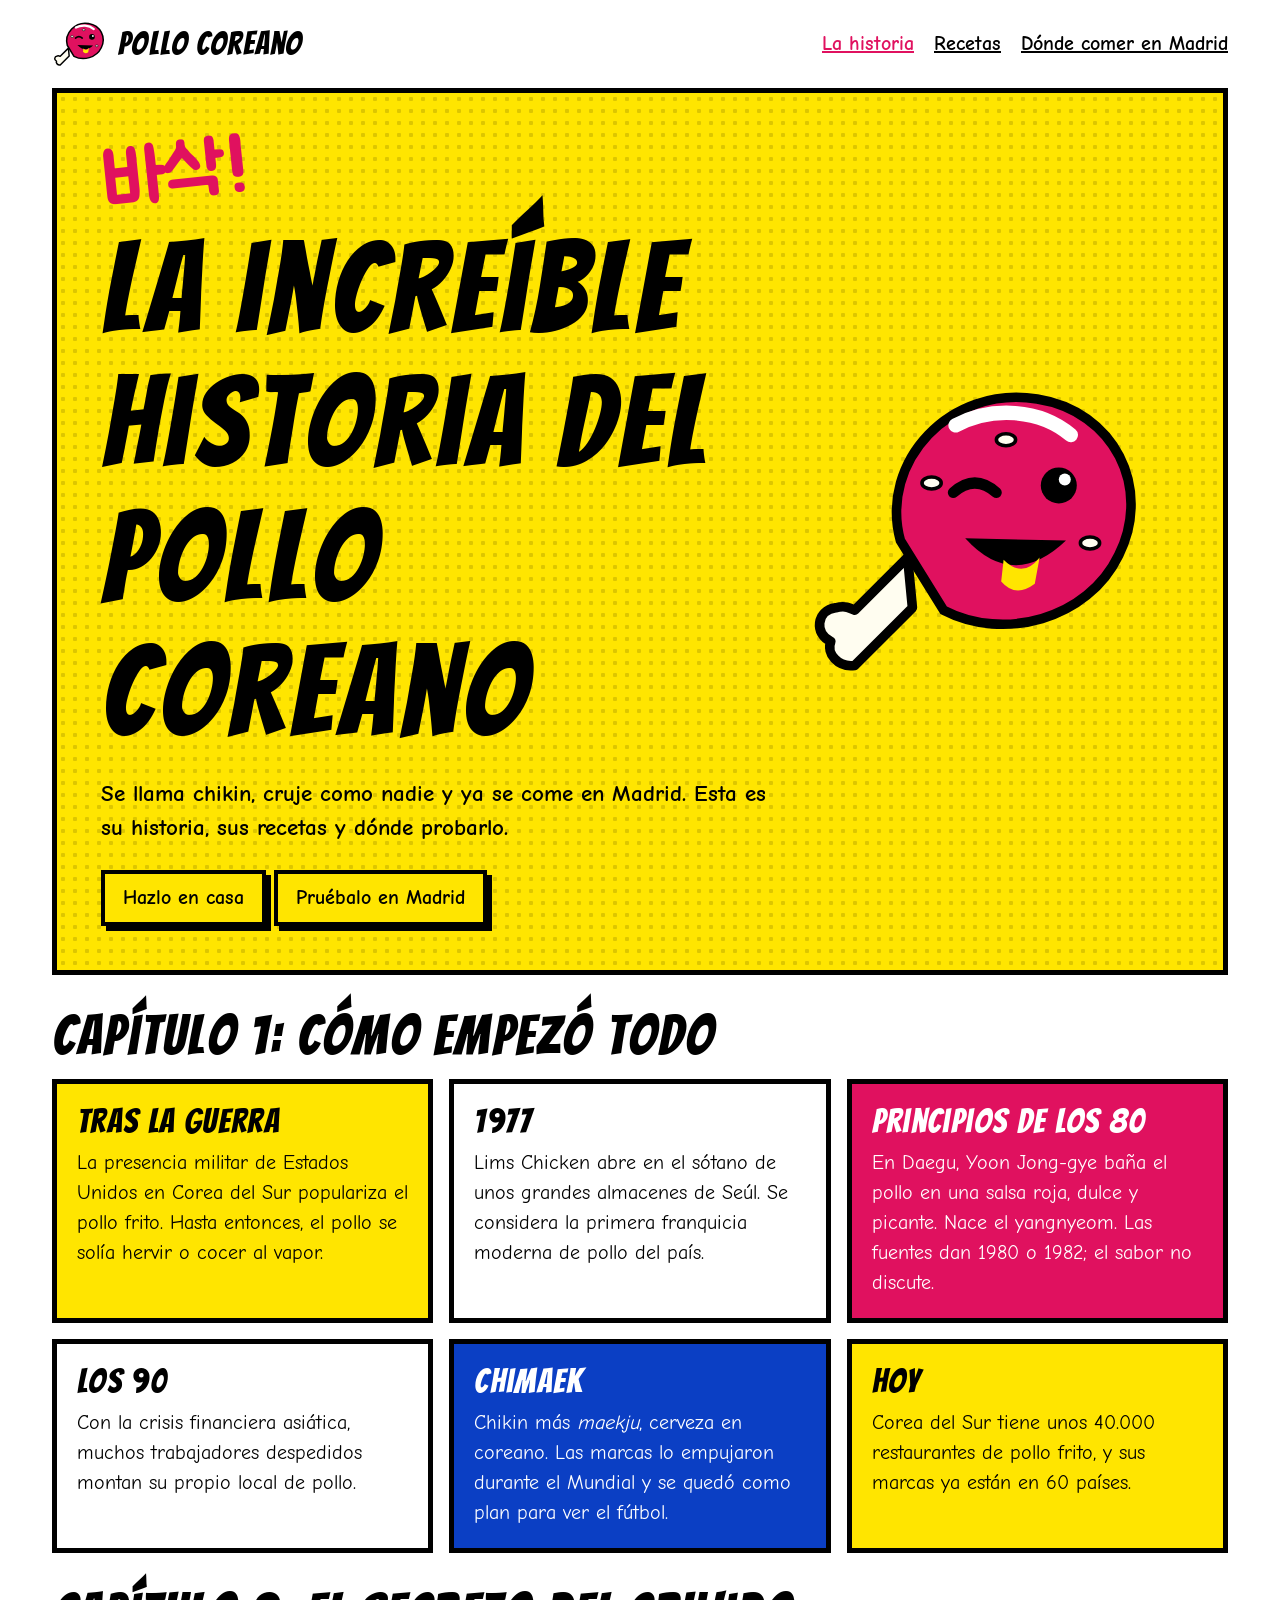
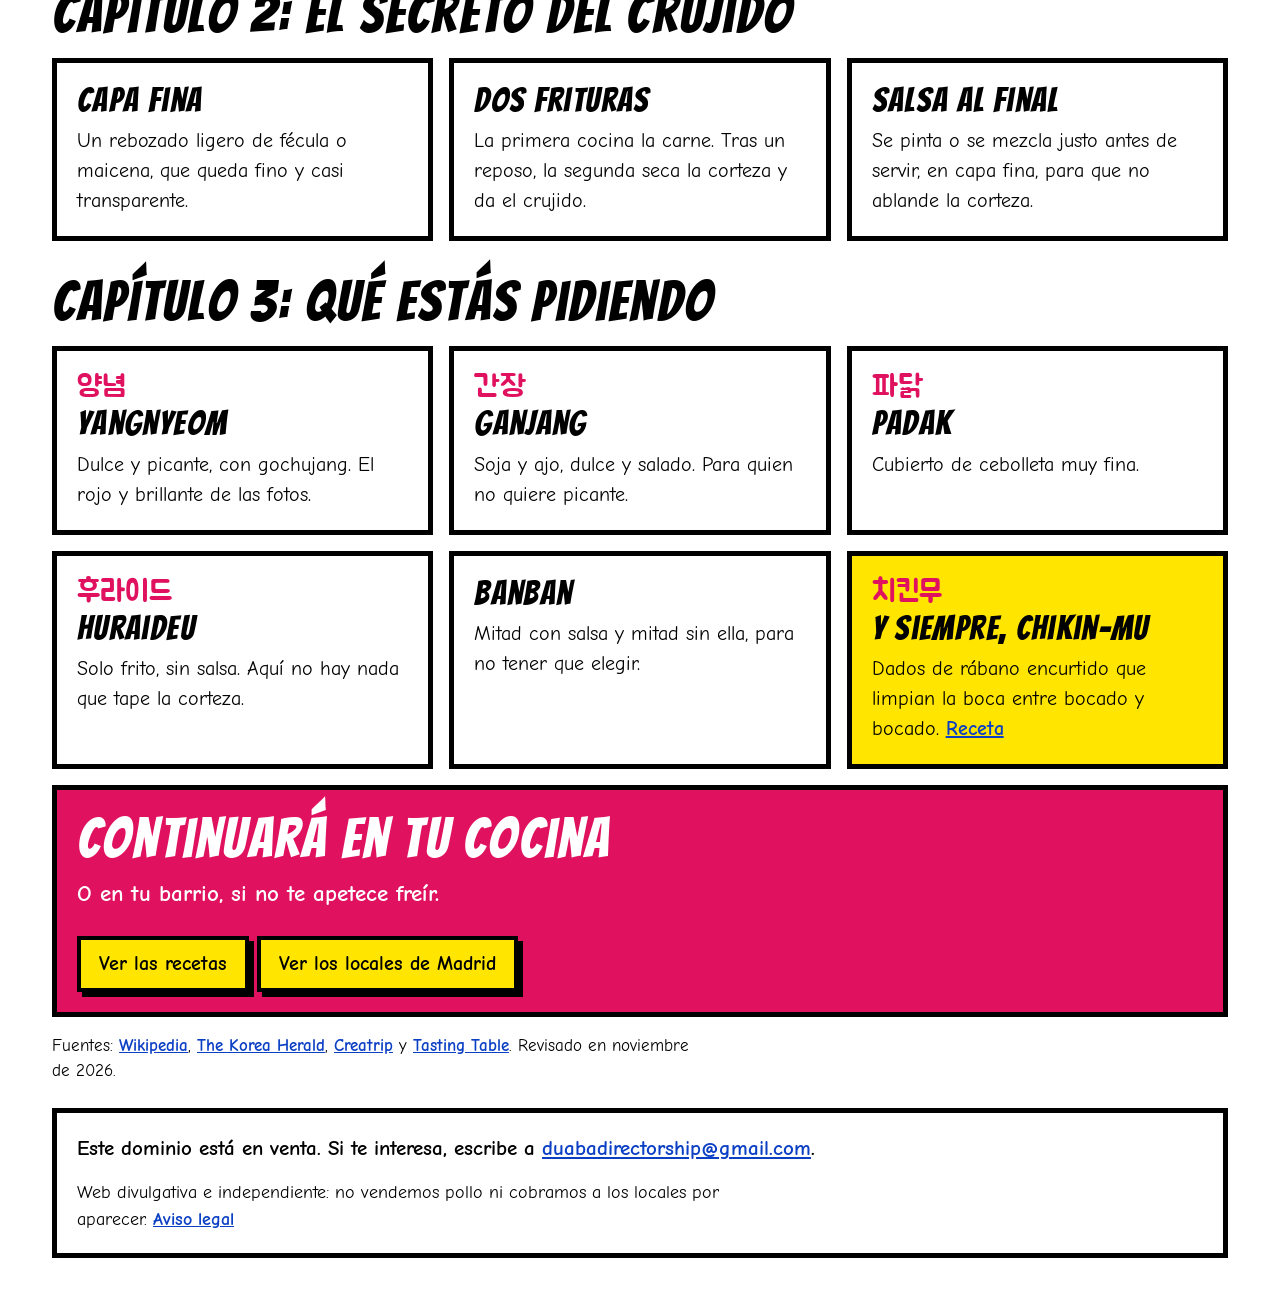
==== index.html @ 1c5e1cfe "Primera versión de pollocoreano.es Co-Authored-By: Claude Opus 5.5 <noreply@anthropic.com> Claude-Se" ====
<!doctype html>
<html lang="es"><head><meta charset="utf-8"><meta name="viewport" content="width=device-width,initial-scale=1">
<title>Pollo coreano: historia, recetas y dónde comerlo en Madrid</title><meta name="description" content="Qué es el pollo frito coreano o chikin, por qué cruje tanto, recetas para hacerlo en casa y locales donde probarlo en Madrid.">
<link rel="canonical" href="https://pollocoreano.es/"><link rel="icon" href="/logo.svg" type="image/svg+xml">
<meta property="og:title" content="Pollo coreano: historia, recetas y dónde comerlo en Madrid"><meta property="og:description" content="Qué es el pollo frito coreano o chikin, por qué cruje tanto, recetas para hacerlo en casa y locales donde probarlo en Madrid."><meta property="og:url" content="https://pollocoreano.es/"><meta property="og:type" content="website"><meta property="og:locale" content="es_ES">
<link rel="stylesheet" href="/estilo.css"></head>
<body><div class="pagina">
<header class="cabecera"><a class="marca" href="/"><img src="/logo.svg" alt="" width="56" height="56">pollo coreano</a><nav aria-label="Principal"><a href="/" aria-current="page">La historia</a><a href="/recetas/">Recetas</a><a href="/donde-comer-madrid/">Dónde comer en Madrid</a></nav></header>
<main>
<section class="portada"><div><span class="bum" aria-hidden="true">바삭!</span>
<h1>La increíble historia del pollo coreano</h1>
<p class="intro">Se llama chikin, cruje como nadie y ya se come en Madrid. Esta es su historia, sus recetas y dónde probarlo.</p>
<a class="boton" href="/recetas/">Hazlo en casa</a><a class="boton" href="/donde-comer-madrid/">Pruébalo en Madrid</a></div>
<img src="/logo.svg" alt="Muslo de pollo con salsa guiñando un ojo" width="360" height="360"></section>

<h2 class="titular">Capítulo 1: cómo empezó todo</h2>
<div class="vinetas">
<article class="vineta amarilla"><h3>Tras la guerra</h3><p>La presencia militar de Estados Unidos en Corea del Sur populariza el pollo frito. Hasta entonces, el pollo se solía hervir o cocer al vapor.</p></article>
<article class="vineta"><h3>1977</h3><p>Lims Chicken abre en el sótano de unos grandes almacenes de Seúl. Se considera la primera franquicia moderna de pollo del país.</p></article>
<article class="vineta rosa"><h3>Principios de los 80</h3><p>En Daegu, Yoon Jong-gye baña el pollo en una salsa roja, dulce y picante. Nace el yangnyeom. Las fuentes dan 1980 o 1982; el sabor no discute.</p></article>
<article class="vineta"><h3>Los 90</h3><p>Con la crisis financiera asiática, muchos trabajadores despedidos montan su propio local de pollo.</p></article>
<article class="vineta azul"><h3>Chimaek</h3><p>Chikin más <em>maekju</em>, cerveza en coreano. Las marcas lo empujaron durante el Mundial y se quedó como plan para ver el fútbol.</p></article>
<article class="vineta amarilla"><h3>Hoy</h3><p>Corea del Sur tiene unos 40.000 restaurantes de pollo frito, y sus marcas ya están en 60 países.</p></article>
</div>

<h2 class="titular">Capítulo 2: el secreto del crujido</h2>
<div class="vinetas">
<article class="vineta"><h3>Capa fina</h3><p>Un rebozado ligero de fécula o maicena, que queda fino y casi transparente.</p></article>
<article class="vineta"><h3>Dos frituras</h3><p>La primera cocina la carne. Tras un reposo, la segunda seca la corteza y da el crujido.</p></article>
<article class="vineta"><h3>Salsa al final</h3><p>Se pinta o se mezcla justo antes de servir, en capa fina, para que no ablande la corteza.</p></article>
</div>

<h2 class="titular">Capítulo 3: qué estás pidiendo</h2>
<div class="vinetas">
<article class="vineta"><span class="tipo" lang="ko">양념</span><h3>Yangnyeom</h3><p>Dulce y picante, con gochujang. El rojo y brillante de las fotos.</p></article>
<article class="vineta"><span class="tipo" lang="ko">간장</span><h3>Ganjang</h3><p>Soja y ajo, dulce y salado. Para quien no quiere picante.</p></article>
<article class="vineta"><span class="tipo" lang="ko">파닭</span><h3>Padak</h3><p>Cubierto de cebolleta muy fina.</p></article>
<article class="vineta"><span class="tipo">후라이드</span><h3>Huraideu</h3><p>Solo frito, sin salsa. Aquí no hay nada que tape la corteza.</p></article>
<article class="vineta"><h3>Banban</h3><p>Mitad con salsa y mitad sin ella, para no tener que elegir.</p></article>
<article class="vineta amarilla"><span class="tipo" lang="ko">치킨무</span><h3>Y siempre, chikin-mu</h3><p>Dados de rábano encurtido que limpian la boca entre bocado y bocado. <a href="/recetas/#chikin-mu">Receta</a></p></article>
</div>

<div class="vinetas"><article class="vineta rosa ancha"><h2>Continuará en tu cocina</h2><p class="grande">O en tu barrio, si no te apetece freír.</p><a class="boton" href="/recetas/">Ver las recetas</a><a class="boton" href="/donde-comer-madrid/">Ver los locales de Madrid</a></article></div>

<p class="fuente">Fuentes: <a href="https://en.wikipedia.org/wiki/Korean_fried_chicken">Wikipedia</a>, <a href="https://www.koreaherald.com/article/10651698">The Korea Herald</a>, <a href="https://creatrip.com/es/blog/5068">Creatrip</a> y <a href="https://www.tastingtable.com/stories/what-makes-korean-fried-chicken-unique/">Tasting Table</a>. Revisado en noviembre de 2026.</p>
</main>
<footer class="pie"><p class="venta">Este dominio está en venta. Si te interesa, escribe a <a href="mailto:duabadirectorship@gmail.com">duabadirectorship@gmail.com</a>.</p>
<p>Web divulgativa e independiente: no vendemos pollo ni cobramos a los locales por aparecer. <a href="/aviso-legal/">Aviso legal</a></p></footer>
</div></body></html>
---- estilo.css ----
@import url('/fuentes/fuentes.css');
:root{--tinta:#000;--papel:#fff;--amarillo:#FFE500;--rosa:#E0115F;--azul:#0B3FC4;--borde:5px solid #000}
*{box-sizing:border-box}
html{scroll-behavior:smooth;-webkit-text-size-adjust:100%}
@media (prefers-reduced-motion:reduce){html{scroll-behavior:auto}*{transition:none!important;animation:none!important}}
body{margin:0;background:var(--papel);color:var(--tinta);font:400 20px/1.5 'Comic Neue','Comic Sans MS',sans-serif}
.pagina{max-width:1240px;margin:0 auto;padding:16px clamp(16px,3vw,32px) 48px}
a{color:var(--azul);font-weight:700}a:hover{color:var(--rosa)}
:focus-visible{outline:4px solid var(--rosa);outline-offset:3px}
h1,h2,h3{font-family:'Bangers','Comic Neue',sans-serif;font-weight:400;letter-spacing:.04em;line-height:1.05;margin:0}
h1{font-size:clamp(52px,10vw,132px)}
h2{font-size:clamp(36px,5vw,56px)}
h3{font-size:34px}
p{margin:0 0 .7em;max-width:38em}p:last-child{margin-bottom:0}
.cabecera{display:flex;flex-wrap:wrap;align-items:center;justify-content:space-between;gap:8px 24px;padding-bottom:16px}
.marca{display:flex;align-items:center;gap:10px;color:#000;text-decoration:none;font:400 32px/1 'Bangers',sans-serif;letter-spacing:.04em}
.marca img{width:56px;height:56px}
.cabecera nav{display:flex;flex-wrap:wrap;gap:4px 20px}
.cabecera nav a{color:#000;padding:10px 0;font-size:20px}
.cabecera nav a[aria-current]{color:var(--rosa)}
.portada{position:relative;display:grid;grid-template-columns:minmax(0,1.7fr) minmax(0,1fr);gap:16px;align-items:center;border:var(--borde);padding:clamp(20px,4vw,44px);background-color:var(--amarillo);background-image:radial-gradient(#00000022 2px,transparent 2.5px);background-size:12px 12px;margin-bottom:16px}
.portada img{width:100%;max-width:360px;justify-self:center;height:auto}
.portada .intro{font-size:23px;font-weight:700;margin-top:18px}
.bum{font:400 clamp(44px,6vw,76px)/1 'Jua',sans-serif;color:var(--rosa);transform:rotate(-6deg);display:inline-block;margin-bottom:8px;-webkit-text-stroke:0}
.vinetas{display:grid;grid-template-columns:repeat(auto-fit,minmax(min(300px,100%),1fr));gap:16px;margin-bottom:16px}
.vineta{border:var(--borde);padding:20px;background:#fff}
.vineta h3,.vineta h2{margin-bottom:8px}
.amarilla{background:var(--amarillo)}
.rosa{background:var(--rosa);color:#fff}.rosa a{color:#fff}
.azul{background:var(--azul);color:#fff}.azul a{color:#fff}.azul a:hover,.rosa a:hover{color:var(--amarillo)}
.ancha{grid-column:1/-1}
.titular{margin:32px 0 14px}
.grande{font-size:23px;font-weight:700}
.bocadillo{position:relative;border:4px solid #000;border-radius:28px;background:#fff;color:#000;padding:14px 20px;font-weight:700;margin:12px 0 22px;max-width:30em}
.bocadillo::after{content:"";position:absolute;left:44px;bottom:-20px;width:26px;height:20px;background:#fff;border:4px solid #000;border-top:0;border-right:0;transform:skewX(32deg);border-bottom-left-radius:4px}
.tipo{font:400 30px/1.1 'Jua',sans-serif;color:var(--rosa);display:block;margin-bottom:2px}
.rosa .tipo,.azul .tipo{color:var(--amarillo)}
.vineta .boton,.boton{display:inline-block;min-height:44px;padding:9px 18px;border:4px solid #000;background:var(--amarillo);color:#000;font-weight:700;text-decoration:none;box-shadow:5px 5px 0 #000;margin:8px 8px 0 0}
.vineta .boton:hover,.boton:hover{color:#000;background:#fff}
.boton:active{transform:translate(5px,5px);box-shadow:none}
.dato{font-size:18px}
.local h3{margin-bottom:2px}
.local address{font-style:normal;font-weight:700;margin-bottom:8px}
.fuente{font-size:17px;margin-top:10px}
ol.pasos{list-style:none;counter-reset:p;margin:0;padding:0;display:grid;grid-template-columns:repeat(auto-fit,minmax(min(270px,100%),1fr));gap:16px}
ol.pasos>li{counter-increment:p;border:var(--borde);padding:52px 18px 18px;position:relative;background:#fff}
ol.pasos>li::before{content:counter(p);position:absolute;top:-5px;left:-5px;width:46px;height:46px;background:#000;color:var(--amarillo);display:grid;place-items:center;font:400 30px/1 'Bangers',sans-serif}
ul.ingredientes{margin:0;padding-left:22px}
.receta{margin-bottom:40px;scroll-margin-top:12px}
.receta .vinetas{margin:14px 0 16px}
.indice{display:flex;flex-wrap:wrap;gap:0 4px;margin-bottom:24px}
.pie{border:var(--borde);padding:20px;margin-top:24px;background-color:#fff;font-size:18px}
.pie .venta{font-size:21px;font-weight:700}
.legal h2{font-size:34px;margin:26px 0 8px}
@media (max-width:720px){body{font-size:19px}.portada{grid-template-columns:1fr}.portada img{max-width:210px;grid-row:1}.marca{font-size:28px}}
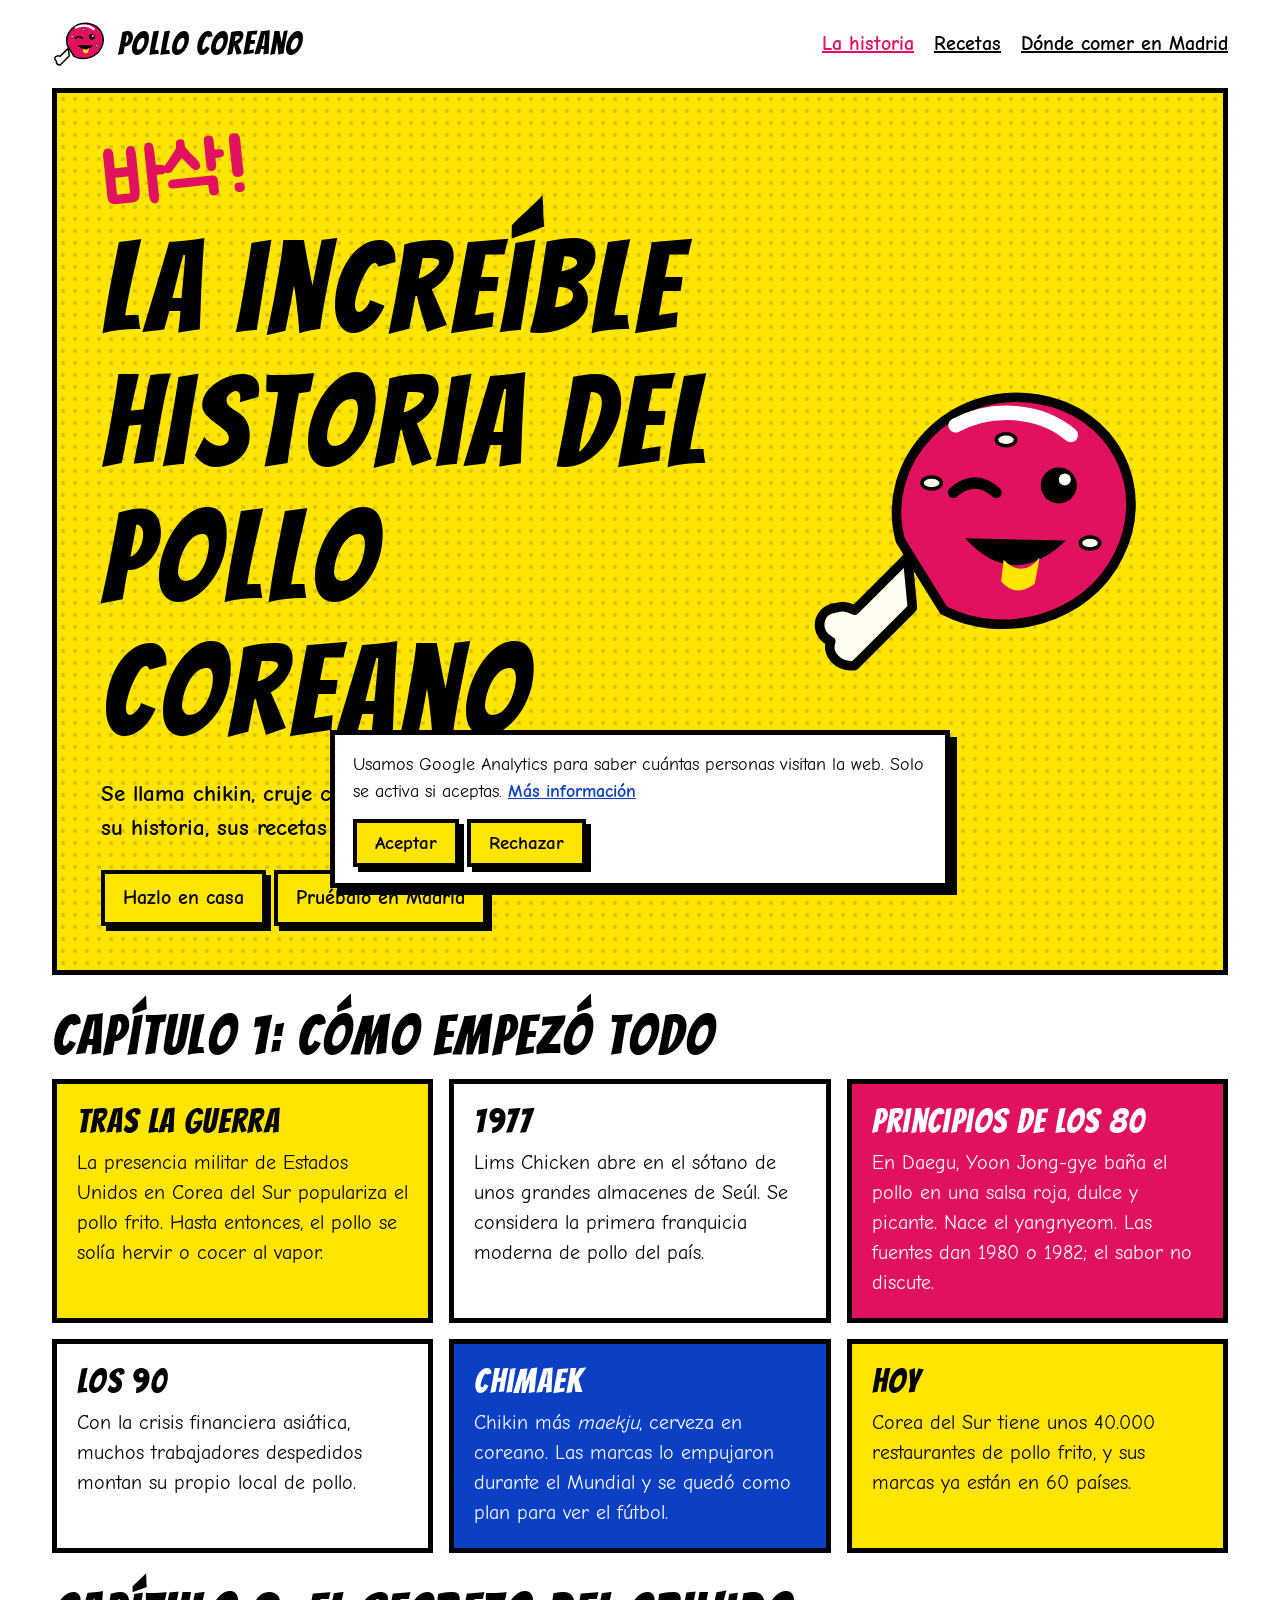
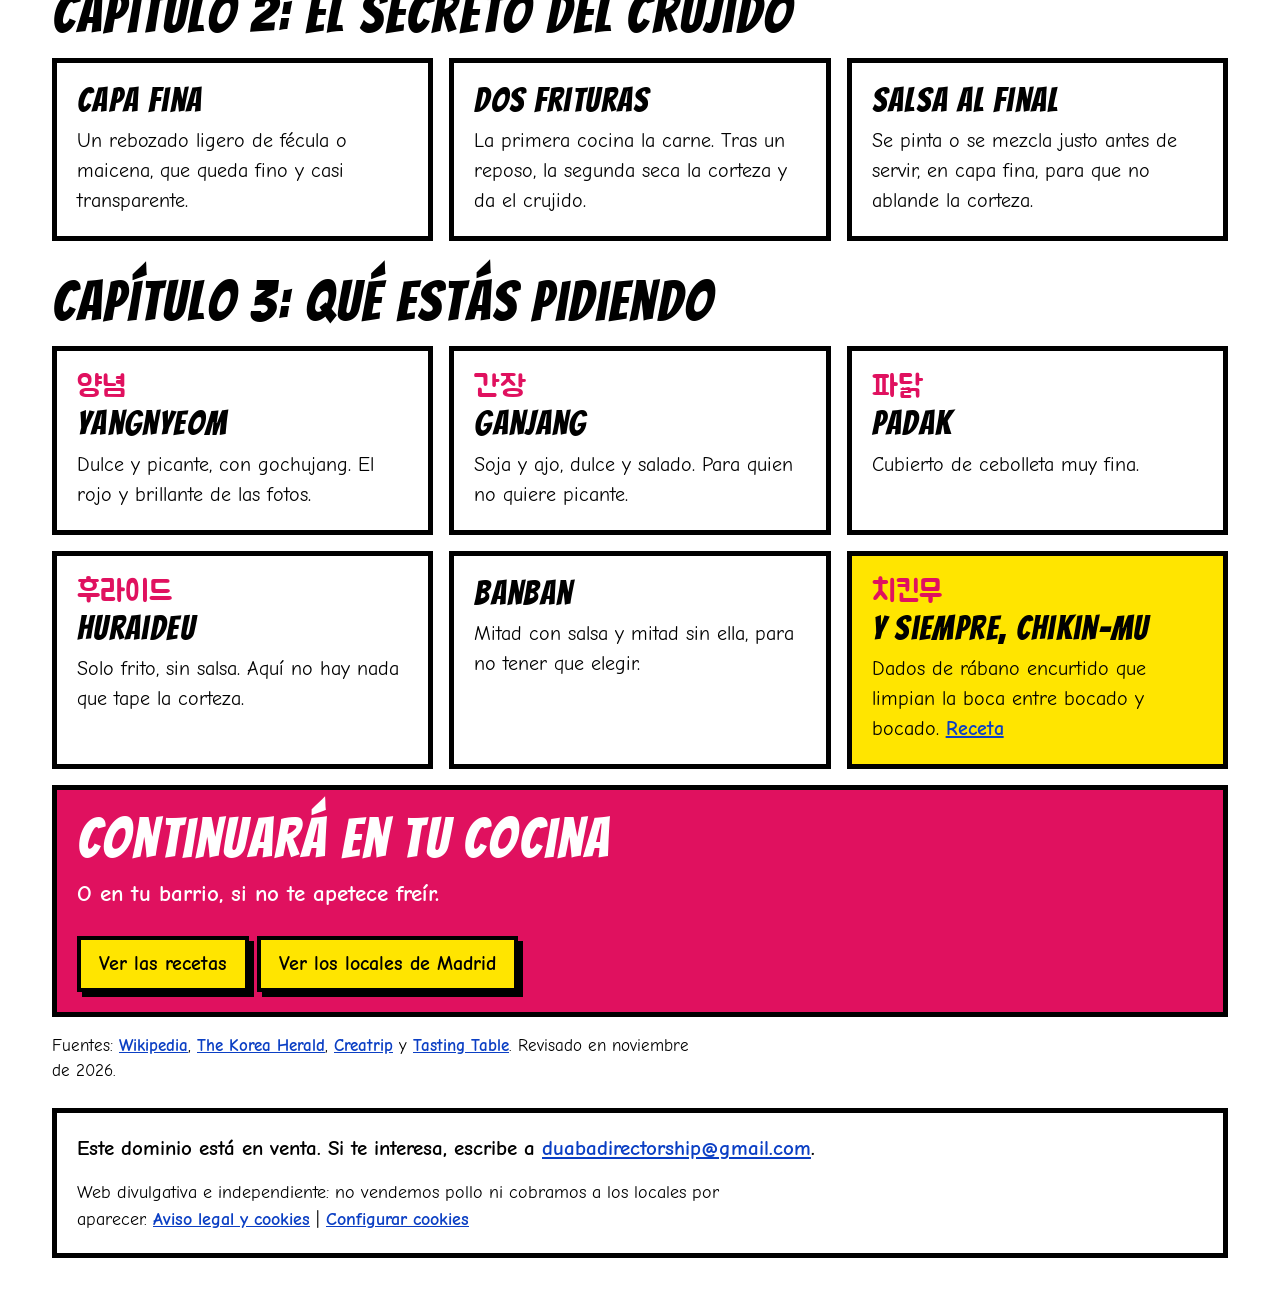
==== commit e061ca97: "Añade Google Analytics con aviso de cookies Co-Authored-By: Claude Opus 5.5 <noreply@anthropic.com> " ====
--- a/index.html
+++ b/index.html
@@ -45,5 +45,7 @@
 <p class="fuente">Fuentes: <a href="https://en.wikipedia.org/wiki/Korean_fried_chicken">Wikipedia</a>, <a href="https://www.koreaherald.com/article/10651698">The Korea Herald</a>, <a href="https://creatrip.com/es/blog/5068">Creatrip</a> y <a href="https://www.tastingtable.com/stories/what-makes-korean-fried-chicken-unique/">Tasting Table</a>. Revisado en noviembre de 2026.</p>
 </main>
 <footer class="pie"><p class="venta">Este dominio está en venta. Si te interesa, escribe a <a href="mailto:duabadirectorship@gmail.com">duabadirectorship@gmail.com</a>.</p>
-<p>Web divulgativa e independiente: no vendemos pollo ni cobramos a los locales por aparecer. <a href="/aviso-legal/">Aviso legal</a></p></footer>
-</div></body></html>
+<p>Web divulgativa e independiente: no vendemos pollo ni cobramos a los locales por aparecer. <a href="/aviso-legal/">Aviso legal y cookies</a> | <a href="#" data-cookies>Configurar cookies</a></p></footer>
+</div>
+<div class="aviso-cookies" id="aviso-cookies" role="dialog" aria-label="Aviso de cookies" hidden><p>Usamos Google Analytics para saber cuántas personas visitan la web. Solo se activa si aceptas. <a href="/aviso-legal/#cookies">Más información</a></p><button class="boton" id="cookies-si" type="button">Aceptar</button><button class="boton" id="cookies-no" type="button">Rechazar</button></div>
+<script src="/cookies.js" defer></script></body></html>
--- a/estilo.css
+++ b/estilo.css
@@ -53,3 +53,8 @@
 .pie .venta{font-size:21px;font-weight:700}
 .legal h2{font-size:34px;margin:26px 0 8px}
 @media (max-width:720px){body{font-size:19px}.portada{grid-template-columns:1fr}.portada img{max-width:210px;grid-row:1}.marca{font-size:28px}}
+.aviso-cookies{position:fixed;left:12px;right:12px;bottom:12px;z-index:10;max-width:620px;margin:0 auto;background:#fff;border:var(--borde);box-shadow:7px 7px 0 #000;padding:16px 18px;font-size:18px}
+.aviso-cookies[hidden]{display:none}
+.aviso-cookies p{margin:0 0 6px}
+.enlace-boton{cursor:pointer}
+button.boton{font:700 19px 'Comic Neue','Comic Sans MS',sans-serif;cursor:pointer}
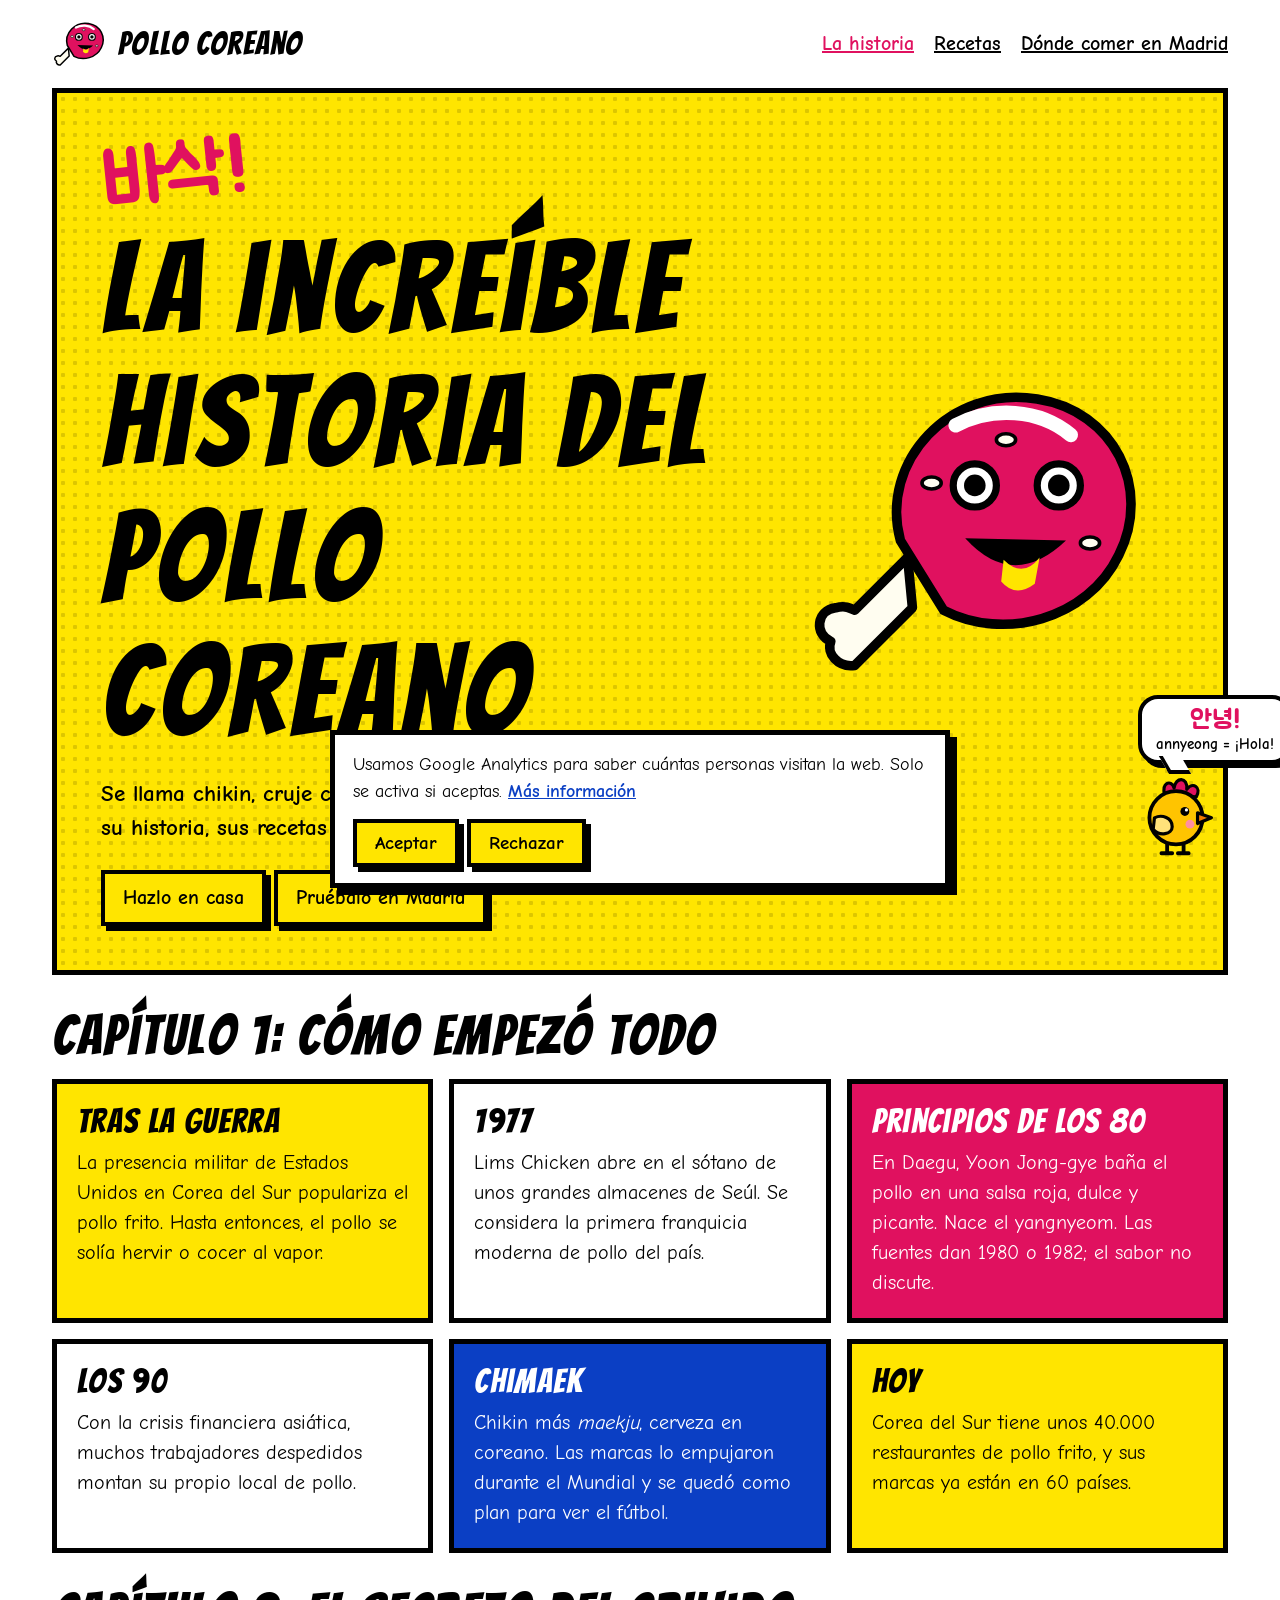
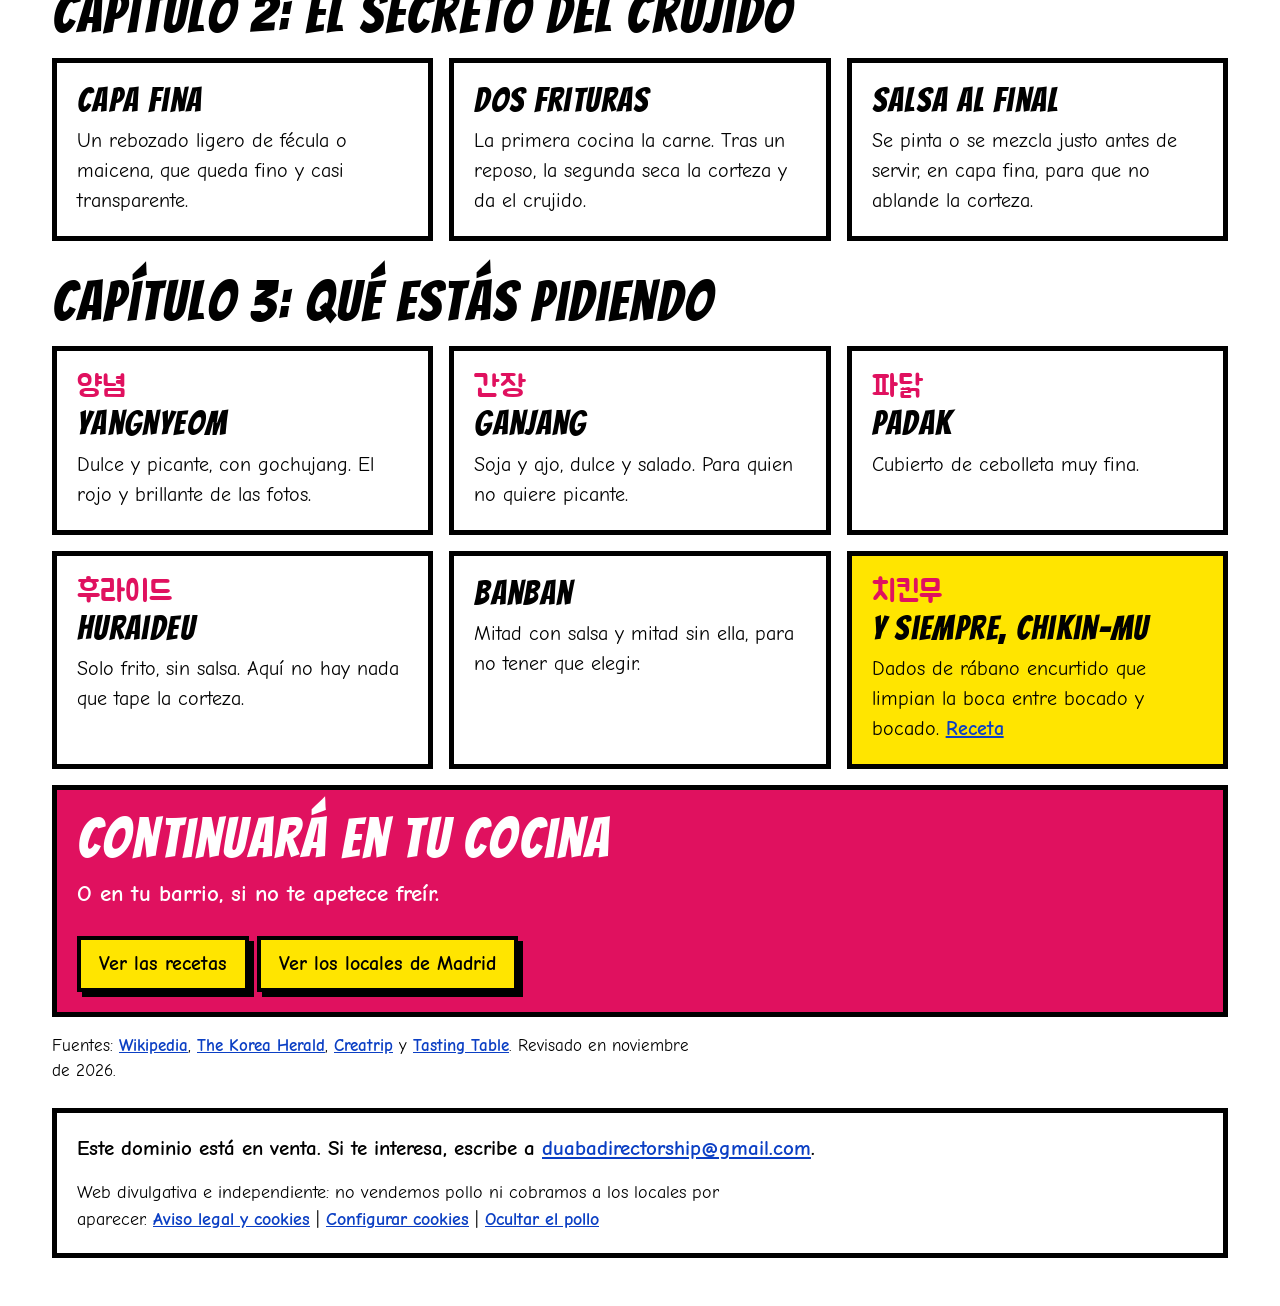
==== commit 629ffba4: "Añade logo animado y pollo con bocadillos en coreano Co-Authored-By: Claude Opus 5.5 <noreply@anthro" ====
--- a/index.html
+++ b/index.html
@@ -5,47 +5,47 @@
 <meta property="og:title" content="Pollo coreano: historia, recetas y dónde comerlo en Madrid"><meta property="og:description" content="Qué es el pollo frito coreano o chikin, por qué cruje tanto, recetas para hacerlo en casa y locales donde probarlo en Madrid."><meta property="og:url" content="https://pollocoreano.es/"><meta property="og:type" content="website"><meta property="og:locale" content="es_ES">
 <link rel="stylesheet" href="/estilo.css"></head>
 <body><div class="pagina">
-<header class="cabecera"><a class="marca" href="/"><img src="/logo.svg" alt="" width="56" height="56">pollo coreano</a><nav aria-label="Principal"><a href="/" aria-current="page">La historia</a><a href="/recetas/">Recetas</a><a href="/donde-comer-madrid/">Dónde comer en Madrid</a></nav></header>
+<header class="cabecera"><a class="marca" href="/"><svg class="logo-vivo" viewBox="0 0 300 300" aria-hidden="true" width="56" height="56"><path d="M92 214 44 262c-14 2-24-10-20-20-14-6-12-26 4-28 8-2 12 0 16 2l44-44z" fill="#FFFDF0" stroke="#000" stroke-width="8" stroke-linejoin="round"/><path d="M82 158C64 92 124 28 196 40c64 10 96 74 68 130-26 54-96 72-146 46z" fill="#E0115F" stroke="#000" stroke-width="8"/><path d="M128 62c30-16 70-14 96 8" fill="none" stroke="#fff" stroke-width="12" stroke-linecap="round"/><g class="ojo-abierto"><circle cx="144" cy="112" r="18" fill="#fff" stroke="#000" stroke-width="6"/><circle class="pupila" cx="144" cy="112" r="9" fill="#000"/></g><path class="ojo-cerrado" d="M126 118q18-16 36 0" fill="none" stroke="#000" stroke-width="9" stroke-linecap="round"/><circle cx="214" cy="112" r="18" fill="#fff" stroke="#000" stroke-width="6"/><circle class="pupila" cx="214" cy="112" r="9" fill="#000"/><path d="M136 156q40 44 84 2z" fill="#000"/><path class="lengua" d="M168 174q16 16 30-2l-4 22q-16 12-28-2z" fill="#FFE500"/><g fill="#FFFDF0" stroke="#000" stroke-width="3"><ellipse cx="108" cy="110" rx="8" ry="5"/><ellipse cx="170" cy="74" rx="8" ry="5"/><ellipse cx="240" cy="160" rx="8" ry="5"/></g></svg>pollo coreano</a><nav aria-label="Principal"><a href="/" aria-current="page">La historia</a><a href="/recetas/">Recetas</a><a href="/donde-comer-madrid/">Dónde comer en Madrid</a></nav></header>
 <main>
-<section class="portada"><div><span class="bum" aria-hidden="true">바삭!</span>
+<section class="portada" data-pollo="abajo"><div><span class="bum" aria-hidden="true">바삭!</span>
 <h1>La increíble historia del pollo coreano</h1>
 <p class="intro">Se llama chikin, cruje como nadie y ya se come en Madrid. Esta es su historia, sus recetas y dónde probarlo.</p>
 <a class="boton" href="/recetas/">Hazlo en casa</a><a class="boton" href="/donde-comer-madrid/">Pruébalo en Madrid</a></div>
-<img src="/logo.svg" alt="Muslo de pollo con salsa guiñando un ojo" width="360" height="360"></section>
+<button class="logo-hero" type="button" aria-label="Haz saltar al muslo"><svg class="logo-vivo" viewBox="0 0 300 300" role="img" aria-label="Muslo de pollo con salsa que guiña un ojo"><path d="M92 214 44 262c-14 2-24-10-20-20-14-6-12-26 4-28 8-2 12 0 16 2l44-44z" fill="#FFFDF0" stroke="#000" stroke-width="8" stroke-linejoin="round"/><path d="M82 158C64 92 124 28 196 40c64 10 96 74 68 130-26 54-96 72-146 46z" fill="#E0115F" stroke="#000" stroke-width="8"/><path d="M128 62c30-16 70-14 96 8" fill="none" stroke="#fff" stroke-width="12" stroke-linecap="round"/><g class="ojo-abierto"><circle cx="144" cy="112" r="18" fill="#fff" stroke="#000" stroke-width="6"/><circle class="pupila" cx="144" cy="112" r="9" fill="#000"/></g><path class="ojo-cerrado" d="M126 118q18-16 36 0" fill="none" stroke="#000" stroke-width="9" stroke-linecap="round"/><circle cx="214" cy="112" r="18" fill="#fff" stroke="#000" stroke-width="6"/><circle class="pupila" cx="214" cy="112" r="9" fill="#000"/><path d="M136 156q40 44 84 2z" fill="#000"/><path class="lengua" d="M168 174q16 16 30-2l-4 22q-16 12-28-2z" fill="#FFE500"/><g fill="#FFFDF0" stroke="#000" stroke-width="3"><ellipse cx="108" cy="110" rx="8" ry="5"/><ellipse cx="170" cy="74" rx="8" ry="5"/><ellipse cx="240" cy="160" rx="8" ry="5"/></g></svg></button></section>
 
 <h2 class="titular">Capítulo 1: cómo empezó todo</h2>
 <div class="vinetas">
-<article class="vineta amarilla"><h3>Tras la guerra</h3><p>La presencia militar de Estados Unidos en Corea del Sur populariza el pollo frito. Hasta entonces, el pollo se solía hervir o cocer al vapor.</p></article>
-<article class="vineta"><h3>1977</h3><p>Lims Chicken abre en el sótano de unos grandes almacenes de Seúl. Se considera la primera franquicia moderna de pollo del país.</p></article>
-<article class="vineta rosa"><h3>Principios de los 80</h3><p>En Daegu, Yoon Jong-gye baña el pollo en una salsa roja, dulce y picante. Nace el yangnyeom. Las fuentes dan 1980 o 1982; el sabor no discute.</p></article>
-<article class="vineta"><h3>Los 90</h3><p>Con la crisis financiera asiática, muchos trabajadores despedidos montan su propio local de pollo.</p></article>
-<article class="vineta azul"><h3>Chimaek</h3><p>Chikin más <em>maekju</em>, cerveza en coreano. Las marcas lo empujaron durante el Mundial y se quedó como plan para ver el fútbol.</p></article>
-<article class="vineta amarilla"><h3>Hoy</h3><p>Corea del Sur tiene unos 40.000 restaurantes de pollo frito, y sus marcas ya están en 60 países.</p></article>
+<article class="vineta amarilla" data-pollo="arriba" data-prop="casco"><h3>Tras la guerra</h3><p>La presencia militar de Estados Unidos en Corea del Sur populariza el pollo frito. Hasta entonces, el pollo se solía hervir o cocer al vapor.</p></article>
+<article class="vineta" data-pollo="arriba"><h3>1977</h3><p>Lims Chicken abre en el sótano de unos grandes almacenes de Seúl. Se considera la primera franquicia moderna de pollo del país.</p></article>
+<article class="vineta rosa" data-pollo="arriba" data-prop="sudor" data-frase="pica"><h3>Principios de los 80</h3><p>En Daegu, Yoon Jong-gye baña el pollo en una salsa roja, dulce y picante. Nace el yangnyeom. Las fuentes dan 1980 o 1982; el sabor no discute.</p></article>
+<article class="vineta" data-pollo="arriba" data-frase="hambre"><h3>Los 90</h3><p>Con la crisis financiera asiática, muchos trabajadores despedidos montan su propio local de pollo.</p></article>
+<article class="vineta azul" data-pollo="arriba" data-prop="cerveza" data-frase="chimaek"><h3>Chimaek</h3><p>Chikin más <em>maekju</em>, cerveza en coreano. Las marcas lo empujaron durante el Mundial y se quedó como plan para ver el fútbol.</p></article>
+<article class="vineta amarilla" data-pollo="arriba" data-frase="rico"><h3>Hoy</h3><p>Corea del Sur tiene unos 40.000 restaurantes de pollo frito, y sus marcas ya están en 60 países.</p></article>
 </div>
 
 <h2 class="titular">Capítulo 2: el secreto del crujido</h2>
 <div class="vinetas">
 <article class="vineta"><h3>Capa fina</h3><p>Un rebozado ligero de fécula o maicena, que queda fino y casi transparente.</p></article>
-<article class="vineta"><h3>Dos frituras</h3><p>La primera cocina la carne. Tras un reposo, la segunda seca la corteza y da el crujido.</p></article>
+<article class="vineta" data-pollo="arriba" data-frase="crujiente"><h3>Dos frituras</h3><p>La primera cocina la carne. Tras un reposo, la segunda seca la corteza y da el crujido.</p></article>
 <article class="vineta"><h3>Salsa al final</h3><p>Se pinta o se mezcla justo antes de servir, en capa fina, para que no ablande la corteza.</p></article>
 </div>
 
 <h2 class="titular">Capítulo 3: qué estás pidiendo</h2>
 <div class="vinetas">
-<article class="vineta"><span class="tipo" lang="ko">양념</span><h3>Yangnyeom</h3><p>Dulce y picante, con gochujang. El rojo y brillante de las fotos.</p></article>
+<article class="vineta" data-pollo="arriba" data-prop="sudor" data-frase="pica"><span class="tipo" lang="ko">양념</span><h3>Yangnyeom</h3><p>Dulce y picante, con gochujang. El rojo y brillante de las fotos.</p></article>
 <article class="vineta"><span class="tipo" lang="ko">간장</span><h3>Ganjang</h3><p>Soja y ajo, dulce y salado. Para quien no quiere picante.</p></article>
 <article class="vineta"><span class="tipo" lang="ko">파닭</span><h3>Padak</h3><p>Cubierto de cebolleta muy fina.</p></article>
-<article class="vineta"><span class="tipo">후라이드</span><h3>Huraideu</h3><p>Solo frito, sin salsa. Aquí no hay nada que tape la corteza.</p></article>
+<article class="vineta" data-pollo="arriba" data-frase="crujiente"><span class="tipo" lang="ko">후라이드</span><h3>Huraideu</h3><p>Solo frito, sin salsa. Aquí no hay nada que tape la corteza.</p></article>
 <article class="vineta"><h3>Banban</h3><p>Mitad con salsa y mitad sin ella, para no tener que elegir.</p></article>
-<article class="vineta amarilla"><span class="tipo" lang="ko">치킨무</span><h3>Y siempre, chikin-mu</h3><p>Dados de rábano encurtido que limpian la boca entre bocado y bocado. <a href="/recetas/#chikin-mu">Receta</a></p></article>
+<article class="vineta amarilla" data-pollo="arriba" data-frase="rico"><span class="tipo" lang="ko">치킨무</span><h3>Y siempre, chikin-mu</h3><p>Dados de rábano encurtido que limpian la boca entre bocado y bocado. <a href="/recetas/#chikin-mu">Receta</a></p></article>
 </div>
 
-<div class="vinetas"><article class="vineta rosa ancha"><h2>Continuará en tu cocina</h2><p class="grande">O en tu barrio, si no te apetece freír.</p><a class="boton" href="/recetas/">Ver las recetas</a><a class="boton" href="/donde-comer-madrid/">Ver los locales de Madrid</a></article></div>
+<div class="vinetas"><article class="vineta rosa ancha" data-pollo="arriba" data-frase="adios"><h2>Continuará en tu cocina</h2><p class="grande">O en tu barrio, si no te apetece freír.</p><a class="boton" href="/recetas/">Ver las recetas</a><a class="boton" href="/donde-comer-madrid/">Ver los locales de Madrid</a></article></div>
 
 <p class="fuente">Fuentes: <a href="https://en.wikipedia.org/wiki/Korean_fried_chicken">Wikipedia</a>, <a href="https://www.koreaherald.com/article/10651698">The Korea Herald</a>, <a href="https://creatrip.com/es/blog/5068">Creatrip</a> y <a href="https://www.tastingtable.com/stories/what-makes-korean-fried-chicken-unique/">Tasting Table</a>. Revisado en noviembre de 2026.</p>
 </main>
-<footer class="pie"><p class="venta">Este dominio está en venta. Si te interesa, escribe a <a href="mailto:duabadirectorship@gmail.com">duabadirectorship@gmail.com</a>.</p>
-<p>Web divulgativa e independiente: no vendemos pollo ni cobramos a los locales por aparecer. <a href="/aviso-legal/">Aviso legal y cookies</a> | <a href="#" data-cookies>Configurar cookies</a></p></footer>
+<footer class="pie"><p class="venta">Este dominio está en venta. Si te interesa, escribe a <a class="correo" href="/aviso-legal/#titular">correo de contacto</a>.</p>
+<p>Web divulgativa e independiente: no vendemos pollo ni cobramos a los locales por aparecer. <a href="/aviso-legal/">Aviso legal y cookies</a> | <a href="#" data-cookies>Configurar cookies</a> | <button class="interruptor" id="interruptor-pollo" type="button">Ocultar el pollo</button></p></footer>
 </div>
 <div class="aviso-cookies" id="aviso-cookies" role="dialog" aria-label="Aviso de cookies" hidden><p>Usamos Google Analytics para saber cuántas personas visitan la web. Solo se activa si aceptas. <a href="/aviso-legal/#cookies">Más información</a></p><button class="boton" id="cookies-si" type="button">Aceptar</button><button class="boton" id="cookies-no" type="button">Rechazar</button></div>
-<script src="/cookies.js" defer></script></body></html>
+<script src="/correo.js" defer></script><script src="/pollo.js" defer></script><script src="/cookies.js" defer></script></body></html>
--- a/estilo.css
+++ b/estilo.css
@@ -58,3 +58,68 @@
 .aviso-cookies p{margin:0 0 6px}
 .enlace-boton{cursor:pointer}
 button.boton{font:700 19px 'Comic Neue','Comic Sans MS',sans-serif;cursor:pointer}
+
+/* Logo vivo */
+.marca svg{width:56px;height:56px;flex:none}
+.logo-vivo{display:block;overflow:visible}
+.logo-hero{all:unset;cursor:pointer;width:100%;max-width:360px;justify-self:center;display:block}
+.logo-hero:focus-visible{outline:4px solid var(--rosa);outline-offset:3px}
+.logo-hero svg{width:100%;height:auto}
+.ojo-cerrado{opacity:0}
+@media (prefers-reduced-motion:no-preference){
+  .logo-hero{animation:cae .9s cubic-bezier(.3,1.4,.5,1) both}
+  .logo-hero.salta{animation:salta .6s ease-out}
+  .ojo-abierto{animation:guino-a 6s steps(1) infinite}
+  .ojo-cerrado{animation:guino-c 6s steps(1) infinite}
+  .lengua{transform-box:fill-box;transform-origin:top center;animation:lengua 6s ease-in-out infinite}
+}
+@keyframes cae{0%{transform:translateY(-120%) rotate(-25deg);opacity:0}60%{transform:translateY(0) rotate(8deg);opacity:1}80%{transform:translateY(-22px) rotate(-3deg)}100%{transform:none}}
+@keyframes salta{30%{transform:translateY(-34px) rotate(-8deg)}60%{transform:translateY(0) rotate(4deg)}80%{transform:translateY(-8px)}}
+@keyframes guino-a{0%,88%,96%,100%{opacity:1}89%,95%{opacity:0}}
+@keyframes guino-c{0%,88%,96%,100%{opacity:0}89%,95%{opacity:1}}
+@keyframes lengua{0%,86%,100%{transform:scaleY(1)}90%,94%{transform:scaleY(1.45) rotate(6deg)}}
+
+/* Pollo */
+.pollo{position:absolute;left:0;top:0;z-index:5;width:76px;pointer-events:none}
+.pollo[hidden]{display:none}
+.pollo.paseante{position:fixed;top:auto;bottom:8px}
+.pollo.actor{transition:left .55s cubic-bezier(.4,0,.4,1),top .55s cubic-bezier(.4,0,.4,1)}
+.pollo-cuerpo{all:unset;display:block;width:76px;cursor:pointer;pointer-events:auto;-webkit-tap-highlight-color:transparent}
+.pollo-cuerpo:focus-visible{outline:4px solid var(--rosa);outline-offset:2px}
+.pollo svg{display:block;width:100%;height:auto;overflow:visible}
+.pollo.izquierda svg{transform:scaleX(-1)}
+.prop{display:none}
+.pollo[data-prop=casco] .prop-casco,.pollo[data-prop=sudor] .prop-sudor,.pollo[data-prop=cerveza] .prop-cerveza{display:block}
+.tronco,.pata,.ala{transform-box:fill-box}
+.pata{transform-origin:top center}.tronco{transform-origin:bottom center}.ala{transform-origin:top right}
+.bocadillo-pollo{position:absolute;bottom:calc(100% + 12px);right:0;width:max-content;max-width:min(240px,70vw);background:#fff;border:4px solid #000;border-radius:20px;padding:7px 14px;box-shadow:4px 4px 0 #000;pointer-events:none;text-align:center}
+.bocadillo-pollo[hidden]{display:none}
+.bocadillo-pollo.a-la-derecha{right:auto;left:0}
+.bocadillo-pollo::after{content:"";position:absolute;bottom:-14px;right:22px;width:18px;height:14px;background:#fff;border:4px solid #000;border-top:0;border-left:0;transform:skewX(-30deg)}
+.bocadillo-pollo.a-la-derecha::after{right:auto;left:22px;border-right:0;border-left:4px solid #000;transform:skewX(30deg)}
+.bocadillo-pollo .ko{display:block;font:400 26px/1.1 'Jua',sans-serif;color:var(--rosa)}
+.bocadillo-pollo .es{display:block;font-size:15px;line-height:1.2;font-weight:700;color:#000}
+.pluma,.sesamo{position:fixed;z-index:6;pointer-events:none;animation:vuela 1.1s ease-out forwards}
+.pluma{width:16px;height:9px;background:#FFE27A;border:2px solid #000;border-radius:80% 10%}
+.sesamo{width:11px;height:7px;background:#FFFDF0;border:2px solid #000;border-radius:50%}
+@keyframes vuela{0%{transform:none;opacity:1}30%{transform:translate(calc(var(--dx)*.5),-50px) rotate(calc(var(--giro)*.4))}100%{transform:translate(var(--dx),var(--dy)) rotate(var(--giro));opacity:0}}
+@media (prefers-reduced-motion:no-preference){
+  .tronco{animation:respira 2.4s ease-in-out infinite}
+  .pollo.anda .pata1{animation:paso .42s ease-in-out infinite alternate}
+  .pollo.anda .pata2{animation:paso .42s ease-in-out infinite alternate-reverse}
+  .pollo.anda .tronco{animation:vaiven .42s ease-in-out infinite alternate}
+  .pollo.picotea .tronco{animation:picotea .9s ease-in-out infinite}
+  .pollo.salto .tronco,.pollo.salto .patas{animation:salto-pollo .55s ease-out}
+  .pollo.brinca .pollo-cuerpo{animation:brinca .5s ease-out}
+  .bocadillo-pollo.sale{animation:sale .3s cubic-bezier(.3,1.6,.5,1)}
+}
+@keyframes respira{50%{transform:scaleY(.965)}}
+@keyframes paso{from{transform:rotate(-20deg)}to{transform:rotate(20deg)}}
+@keyframes vaiven{from{transform:rotate(-3deg)}to{transform:rotate(3deg) translateY(-2px)}}
+@keyframes picotea{0%,100%{transform:none}40%,60%{transform:rotate(26deg) translateY(10px)}}
+@keyframes salto-pollo{40%{transform:translateY(-46px) scaleY(1.06)}80%{transform:scaleY(.86)}}
+@keyframes brinca{40%{transform:translateY(-24px) rotate(-8deg)}}
+@keyframes sale{from{transform:scale(.4);opacity:0}}
+.interruptor{all:unset;cursor:pointer;color:var(--azul);font-weight:700;text-decoration:underline}
+.interruptor:hover{color:var(--rosa)}.interruptor:focus-visible{outline:4px solid var(--rosa);outline-offset:3px}
+@media (max-width:720px){.pollo,.pollo-cuerpo{width:58px}.logo-hero{max-width:210px;grid-row:1}.bocadillo-pollo .ko{font-size:22px}.bocadillo-pollo .es{font-size:14px}}
